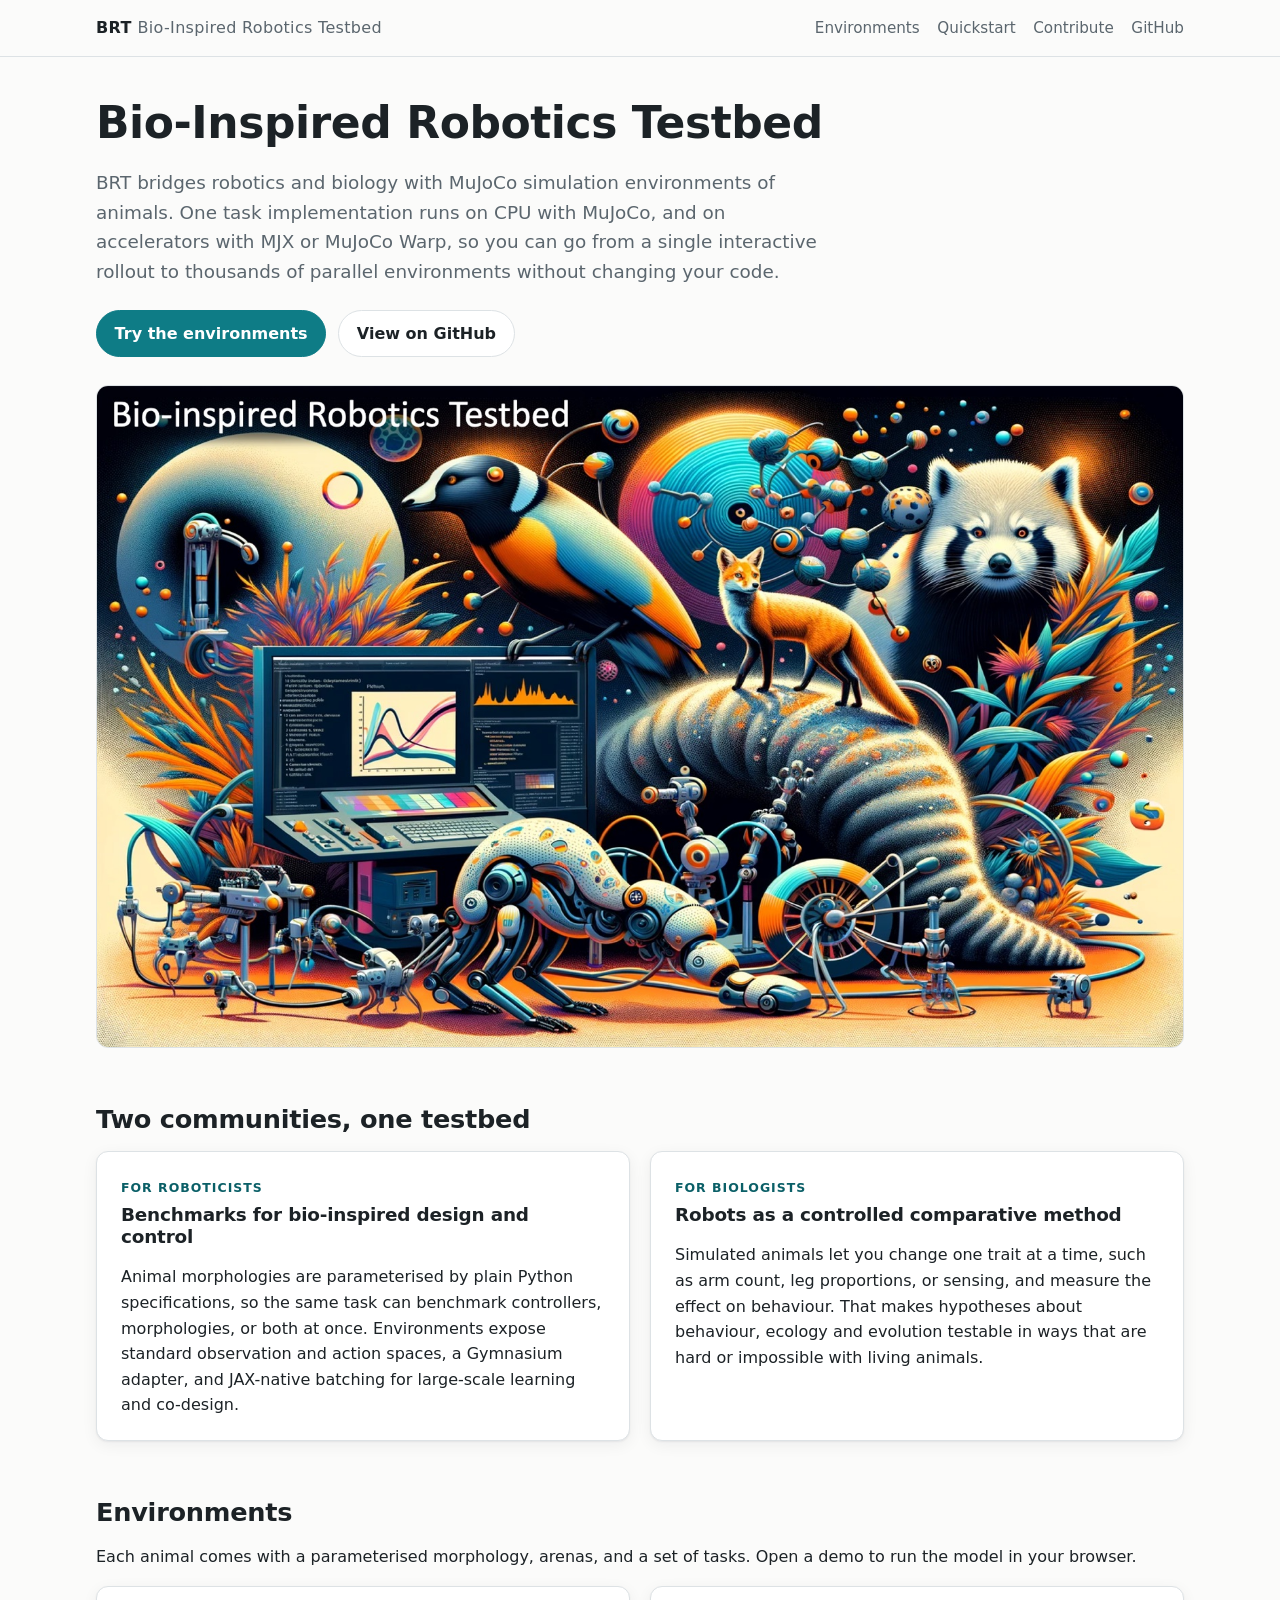
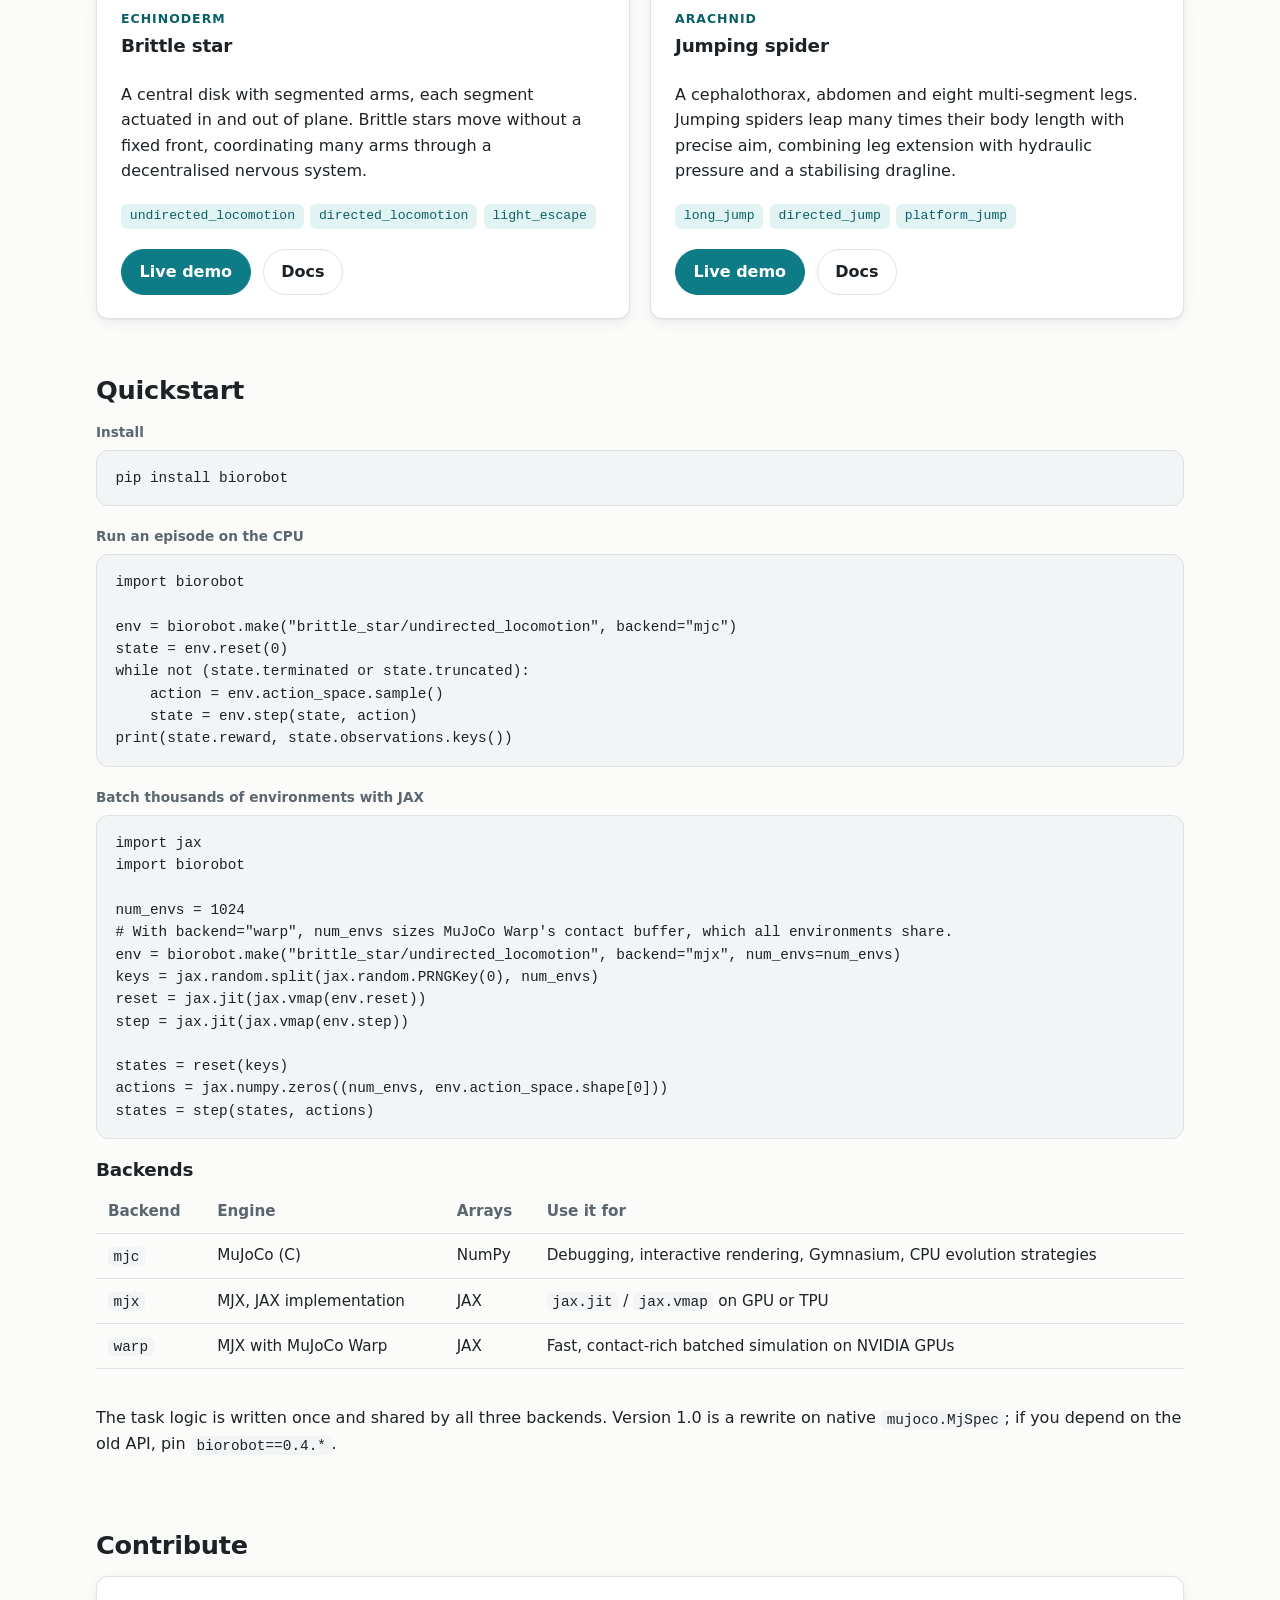
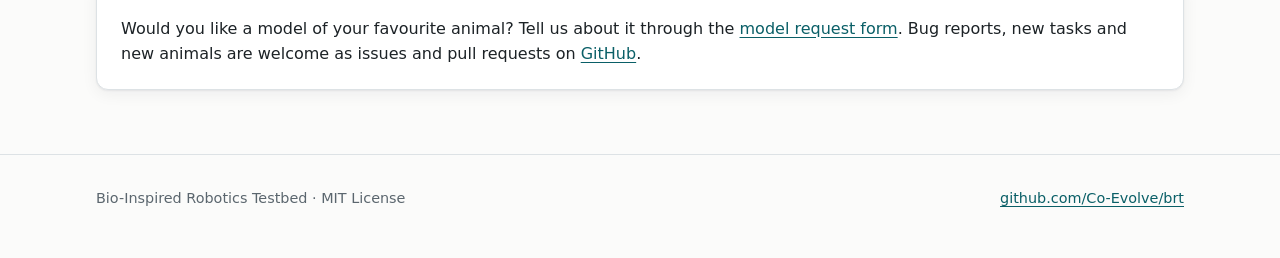
==== docs/index.html @ 244e9402 "Add GitHub Pages site with in-browser MuJoCo (WebAssembly) demos" ====
<!doctype html>
<html lang="en">
  <head>
    <meta charset="utf-8" />
    <meta name="viewport" content="width=device-width, initial-scale=1" />
    <title>Bio-Inspired Robotics Testbed</title>
    <meta
      name="description"
      content="BRT: MuJoCo simulation environments of animals. Benchmarks for bio-inspired robot design and control, and robots as a comparative method for biology."
    />
    <meta property="og:title" content="Bio-Inspired Robotics Testbed (BRT)" />
    <meta property="og:description" content="MuJoCo simulation environments of animals, on CPU and GPU." />
    <meta property="og:image" content="https://co-evolve.github.io/brt/assets/banner.jpg" />
    <meta name="color-scheme" content="light dark" />
    <link rel="stylesheet" href="css/style.css" />
  </head>
  <body>
    <a class="skip-link" href="#main">Skip to content</a>
    <header class="site-header">
      <div class="container">
        <a class="brand" href="./">BRT <span>Bio-Inspired Robotics Testbed</span></a>
        <nav class="site-nav" aria-label="Main">
          <a href="#environments">Environments</a>
          <a href="#quickstart">Quickstart</a>
          <a href="#contribute">Contribute</a>
          <a href="https://github.com/Co-Evolve/brt">GitHub</a>
        </nav>
      </div>
    </header>

    <main id="main">
      <section class="hero container">
        <h1>Bio-Inspired Robotics Testbed</h1>
        <p class="lead">
          BRT bridges robotics and biology with MuJoCo simulation environments of animals. One task implementation
          runs on CPU with MuJoCo, and on accelerators with MJX or MuJoCo Warp, so you can go from a single interactive
          rollout to thousands of parallel environments without changing your code.
        </p>
        <div class="button-row">
          <a class="button primary" href="#environments">Try the environments</a>
          <a class="button" href="https://github.com/Co-Evolve/brt">View on GitHub</a>
        </div>
        <img
          src="assets/banner.jpg"
          width="1600"
          height="974"
          alt="Illustration of animals, robots and a computer showing simulation plots."
          fetchpriority="high"
        />
      </section>

      <section class="container" aria-labelledby="goals">
        <h2 id="goals">Two communities, one testbed</h2>
        <div class="grid">
          <article class="card">
            <span class="eyebrow">For roboticists</span>
            <h3>Benchmarks for bio-inspired design and control</h3>
            <p>
              Animal morphologies are parameterised by plain Python specifications, so the same task can benchmark
              controllers, morphologies, or both at once. Environments expose standard observation and action spaces,
              a Gymnasium adapter, and JAX-native batching for large-scale learning and co-design.
            </p>
          </article>
          <article class="card">
            <span class="eyebrow">For biologists</span>
            <h3>Robots as a controlled comparative method</h3>
            <p>
              Simulated animals let you change one trait at a time, such as arm count, leg proportions, or sensing, and
              measure the effect on behaviour. That makes hypotheses about behaviour, ecology and evolution testable in
              ways that are hard or impossible with living animals.
            </p>
          </article>
        </div>
      </section>

      <section class="container" id="environments" aria-labelledby="environments-title">
        <h2 id="environments-title">Environments</h2>
        <p>Each animal comes with a parameterised morphology, arenas, and a set of tasks. Open a demo to run the model in your browser.</p>
        <div class="grid">
          <article class="card env-card">
            <span class="eyebrow">Echinoderm</span>
            <h3>Brittle star</h3>
            <p>
              A central disk with segmented arms, each segment actuated in and out of plane. Brittle stars move without a
              fixed front, coordinating many arms through a decentralised nervous system.
            </p>
            <ul class="tasks" aria-label="Brittle star tasks">
              <li>undirected_locomotion</li>
              <li>directed_locomotion</li>
              <li>light_escape</li>
            </ul>
            <div class="button-row">
              <a class="button primary" href="brittle-star.html">Live demo</a>
              <a class="button" href="https://github.com/Co-Evolve/brt/tree/main/biorobot/brittle_star">Docs</a>
            </div>
          </article>
          <article class="card env-card">
            <span class="eyebrow">Arachnid</span>
            <h3>Jumping spider</h3>
            <p>
              A cephalothorax, abdomen and eight multi-segment legs. Jumping spiders leap many times their body length
              with precise aim, combining leg extension with hydraulic pressure and a stabilising dragline.
            </p>
            <ul class="tasks" aria-label="Jumping spider tasks">
              <li>long_jump</li>
              <li>directed_jump</li>
              <li>platform_jump</li>
            </ul>
            <div class="button-row">
              <a class="button primary" href="jumping-spider.html">Live demo</a>
              <a class="button" href="https://github.com/Co-Evolve/brt/tree/main/biorobot/jumping_spider">Docs</a>
            </div>
          </article>
        </div>
      </section>

      <section class="container" id="quickstart" aria-labelledby="quickstart-title">
        <h2 id="quickstart-title">Quickstart</h2>
        <p class="code-label">Install</p>
        <pre><code>pip install biorobot</code></pre>

        <p class="code-label">Run an episode on the CPU</p>
        <pre><code>import biorobot

env = biorobot.make("brittle_star/undirected_locomotion", backend="mjc")
state = env.reset(0)
while not (state.terminated or state.truncated):
    action = env.action_space.sample()
    state = env.step(state, action)
print(state.reward, state.observations.keys())</code></pre>

        <p class="code-label">Batch thousands of environments with JAX</p>
        <pre><code>import jax
import biorobot

num_envs = 1024
# With backend="warp", num_envs sizes MuJoCo Warp's contact buffer, which all environments share.
env = biorobot.make("brittle_star/undirected_locomotion", backend="mjx", num_envs=num_envs)
keys = jax.random.split(jax.random.PRNGKey(0), num_envs)
reset = jax.jit(jax.vmap(env.reset))
step = jax.jit(jax.vmap(env.step))

states = reset(keys)
actions = jax.numpy.zeros((num_envs, env.action_space.shape[0]))
states = step(states, actions)</code></pre>

        <h3>Backends</h3>
        <div class="table-wrap">
          <table>
            <thead>
              <tr>
                <th scope="col">Backend</th>
                <th scope="col">Engine</th>
                <th scope="col">Arrays</th>
                <th scope="col">Use it for</th>
              </tr>
            </thead>
            <tbody>
              <tr>
                <td><code>mjc</code></td>
                <td>MuJoCo (C)</td>
                <td>NumPy</td>
                <td>Debugging, interactive rendering, Gymnasium, CPU evolution strategies</td>
              </tr>
              <tr>
                <td><code>mjx</code></td>
                <td>MJX, JAX implementation</td>
                <td>JAX</td>
                <td><code>jax.jit</code> / <code>jax.vmap</code> on GPU or TPU</td>
              </tr>
              <tr>
                <td><code>warp</code></td>
                <td>MJX with MuJoCo Warp</td>
                <td>JAX</td>
                <td>Fast, contact-rich batched simulation on NVIDIA GPUs</td>
              </tr>
            </tbody>
          </table>
        </div>
        <p>
          The task logic is written once and shared by all three backends. Version 1.0 is a rewrite on native
          <code>mujoco.MjSpec</code>; if you depend on the old API, pin <code>biorobot==0.4.*</code>.
        </p>
      </section>

      <section class="container" id="contribute" aria-labelledby="contribute-title">
        <h2 id="contribute-title">Contribute</h2>
        <div class="card">
          <p>
            Would you like a model of your favourite animal? Tell us about it through the
            <a href="https://forms.gle/h1xgnZA39h2qhX8k9">model request form</a>. Bug reports, new tasks and new animals
            are welcome as issues and pull requests on <a href="https://github.com/Co-Evolve/brt">GitHub</a>.
          </p>
        </div>
      </section>
    </main>

    <footer class="site-footer">
      <div class="container">
        <span>Bio-Inspired Robotics Testbed &middot; MIT License</span>
        <a href="https://github.com/Co-Evolve/brt">github.com/Co-Evolve/brt</a>
      </div>
    </footer>
  </body>
</html>
---- docs/css/style.css ----
/* BRT site styles: system fonts, one accent colour, light/dark via prefers-color-scheme. */
:root {
  --bg: #fbfbfa;
  --surface: #ffffff;
  --surface-2: #f2f4f5;
  --text: #1c2226;
  --muted: #5b666e;
  --border: #dde2e5;
  --accent: #0e7c86;
  --accent-strong: #0a5f67;
  --accent-soft: #e2f3f4;
  --code-bg: #f2f4f5;
  --viewer-bg: #e6ecf0;
  --error: #a3261b;
  --radius: 12px;
  --shadow: 0 1px 2px rgb(16 24 32 / 6%), 0 4px 16px rgb(16 24 32 / 6%);
  --max: 68rem;
  color-scheme: light;
}

@media (prefers-color-scheme: dark) {
  :root {
    --bg: #111518;
    --surface: #171c20;
    --surface-2: #1e252a;
    --text: #e6eaec;
    --muted: #9aa6ad;
    --border: #2b343a;
    --accent: #4cc3cc;
    --accent-strong: #7fd8de;
    --accent-soft: #15343a;
    --code-bg: #1b2227;
    --viewer-bg: #1a2126;
    --error: #ff8a7a;
    --shadow: 0 1px 2px rgb(0 0 0 / 30%), 0 4px 16px rgb(0 0 0 / 25%);
    color-scheme: dark;
  }
}

*,
*::before,
*::after {
  box-sizing: border-box;
}

html {
  scroll-behavior: smooth;
}

@media (prefers-reduced-motion: reduce) {
  html {
    scroll-behavior: auto;
  }
}

body {
  margin: 0;
  background: var(--bg);
  color: var(--text);
  font: 400 1rem/1.6 system-ui, -apple-system, "Segoe UI", Roboto, "Helvetica Neue", Arial, sans-serif;
  -webkit-font-smoothing: antialiased;
}

img {
  max-width: 100%;
  height: auto;
  display: block;
}

a {
  color: var(--accent-strong);
  text-underline-offset: 0.18em;
}

a:hover {
  color: var(--accent);
}

:focus-visible {
  outline: 3px solid var(--accent);
  outline-offset: 2px;
  border-radius: 4px;
}

.skip-link {
  position: absolute;
  left: 1rem;
  top: -3rem;
  padding: 0.5rem 0.75rem;
  background: var(--surface);
  border: 1px solid var(--border);
  border-radius: 8px;
  z-index: 10;
}

.skip-link:focus {
  top: 1rem;
}

.container {
  width: min(100% - 2rem, var(--max));
  margin-inline: auto;
}

/* ------------------------------------------------------------------ header */

.site-header {
  position: sticky;
  top: 0;
  z-index: 5;
  background: color-mix(in srgb, var(--bg) 88%, transparent);
  backdrop-filter: saturate(1.4) blur(10px);
  border-bottom: 1px solid var(--border);
}

.site-header .container {
  display: flex;
  align-items: center;
  justify-content: space-between;
  gap: 1rem;
  min-height: 3.5rem;
}

.brand {
  font-weight: 700;
  letter-spacing: 0.02em;
  color: var(--text);
  text-decoration: none;
}

.brand span {
  color: var(--muted);
  font-weight: 500;
}

.site-nav {
  display: flex;
  flex-wrap: wrap;
  gap: 0.25rem 1.1rem;
  font-size: 0.95rem;
}

.site-nav a {
  color: var(--muted);
  text-decoration: none;
}

.site-nav a:hover,
.site-nav a[aria-current="page"] {
  color: var(--text);
}

@media (max-width: 40rem) {
  .brand span {
    display: none;
  }
}

/* ------------------------------------------------------------------ sections */

main {
  padding-bottom: 4rem;
}

section {
  padding-top: 3.5rem;
}

h1,
h2,
h3 {
  line-height: 1.2;
  letter-spacing: -0.01em;
}

h1 {
  font-size: clamp(1.9rem, 4vw, 2.75rem);
  margin: 0 0 0.75rem;
}

h2 {
  font-size: 1.6rem;
  margin: 0 0 1rem;
}

h3 {
  font-size: 1.15rem;
  margin: 0 0 0.5rem;
}

.lead {
  font-size: 1.15rem;
  color: var(--muted);
  max-width: 46rem;
}

.hero {
  padding-top: 2.5rem;
}

.hero img {
  border-radius: var(--radius);
  border: 1px solid var(--border);
  margin-top: 1.75rem;
  background: var(--surface-2);
}

.button-row {
  display: flex;
  flex-wrap: wrap;
  gap: 0.75rem;
  margin-top: 1.5rem;
}

.button {
  display: inline-flex;
  align-items: center;
  gap: 0.4rem;
  padding: 0.6rem 1.1rem;
  border-radius: 999px;
  border: 1px solid var(--border);
  background: var(--surface);
  color: var(--text);
  font-weight: 600;
  text-decoration: none;
}

.button:hover {
  border-color: var(--accent);
  color: var(--text);
}

.button.primary {
  background: var(--accent);
  border-color: var(--accent);
  color: #fff;
}

@media (prefers-color-scheme: dark) {
  .button.primary {
    color: #0b1416;
  }
}

.button.primary:hover {
  background: var(--accent-strong);
  border-color: var(--accent-strong);
}

.grid {
  display: grid;
  gap: 1.25rem;
  grid-template-columns: repeat(auto-fit, minmax(min(100%, 19rem), 1fr));
}

.card {
  background: var(--surface);
  border: 1px solid var(--border);
  border-radius: var(--radius);
  padding: 1.4rem 1.5rem;
  box-shadow: var(--shadow);
}

.card p:last-child,
.card ul:last-child {
  margin-bottom: 0;
}

.card .eyebrow {
  display: inline-block;
  font-size: 0.78rem;
  font-weight: 700;
  letter-spacing: 0.08em;
  text-transform: uppercase;
  color: var(--accent-strong);
  margin-bottom: 0.4rem;
}

.env-card {
  display: flex;
  flex-direction: column;
}

.env-card .tasks {
  display: flex;
  flex-wrap: wrap;
  gap: 0.4rem;
  padding: 0;
  margin: 0.25rem 0 1.25rem;
  list-style: none;
}

.env-card .tasks li {
  font: 500 0.82rem/1.4 ui-monospace, SFMono-Regular, Menlo, Consolas, monospace;
  background: var(--accent-soft);
  color: var(--accent-strong);
  padding: 0.2rem 0.55rem;
  border-radius: 6px;
}

.env-card .button-row {
  margin-top: auto;
}

/* ------------------------------------------------------------------ code */

code,
pre {
  font-family: ui-monospace, SFMono-Regular, Menlo, Consolas, "Liberation Mono", monospace;
  font-size: 0.9rem;
}

:not(pre) > code {
  overflow-wrap: anywhere;
  background: var(--code-bg);
  padding: 0.1rem 0.35rem;
  border-radius: 5px;
}

pre {
  background: var(--code-bg);
  border: 1px solid var(--border);
  border-radius: var(--radius);
  padding: 1rem 1.15rem;
  overflow-x: auto;
  line-height: 1.55;
  margin: 0 0 1.25rem;
}

.code-label {
  font-size: 0.85rem;
  font-weight: 600;
  color: var(--muted);
  margin: 0 0 0.4rem;
}

table {
  width: 100%;
  border-collapse: collapse;
  margin-bottom: 1.25rem;
  font-size: 0.95rem;
}

.table-wrap {
  overflow-x: auto;
}

.table-wrap table {
  min-width: 34rem;
}

th,
td {
  text-align: left;
  padding: 0.6rem 0.75rem;
  border-bottom: 1px solid var(--border);
  vertical-align: top;
}

th {
  color: var(--muted);
  font-weight: 600;
}

/* ------------------------------------------------------------------ viewer */

.viewer {
  border: 1px solid var(--border);
  border-radius: var(--radius);
  overflow: hidden;
  background: var(--viewer-bg);
  box-shadow: var(--shadow);
}

.viewer-stage {
  position: relative;
  aspect-ratio: 16 / 9;
  min-height: 16rem;
  max-height: 62vh;
  width: 100%;
}

.viewer-stage canvas {
  display: block;
  width: 100%;
  height: 100%;
  touch-action: none;
  cursor: grab;
}

.viewer-stage canvas:active {
  cursor: grabbing;
}

.viewer-status {
  position: absolute;
  inset: 0;
  display: grid;
  place-items: center;
  padding: 1.5rem;
  text-align: center;
  color: var(--muted);
}

.viewer-status[hidden] {
  display: none;
}

.viewer-status.is-error {
  color: var(--error);
}

.viewer-toolbar {
  display: flex;
  flex-wrap: wrap;
  align-items: center;
  gap: 0.5rem;
  padding: 0.6rem 0.75rem;
  border-top: 1px solid var(--border);
  background: var(--surface);
}

.viewer-toolbar button {
  font: inherit;
  font-size: 0.9rem;
  font-weight: 600;
  padding: 0.35rem 0.9rem;
  border-radius: 999px;
  border: 1px solid var(--border);
  background: var(--surface-2);
  color: var(--text);
  cursor: pointer;
}

.viewer-toolbar button:hover:not(:disabled) {
  border-color: var(--accent);
}

.viewer-toolbar button:disabled {
  opacity: 0.5;
  cursor: default;
}

.viewer-readout {
  margin-left: auto;
  font: 500 0.85rem/1 ui-monospace, SFMono-Regular, Menlo, Consolas, monospace;
  color: var(--muted);
  font-variant-numeric: tabular-nums;
}

.viewer-hint {
  font-size: 0.88rem;
  color: var(--muted);
  margin-top: 0.6rem;
}

/* ------------------------------------------------------------------ footer */

.site-footer {
  border-top: 1px solid var(--border);
  padding: 2rem 0 3rem;
  color: var(--muted);
  font-size: 0.9rem;
}

.site-footer .container {
  display: flex;
  flex-wrap: wrap;
  justify-content: space-between;
  gap: 1rem;
}
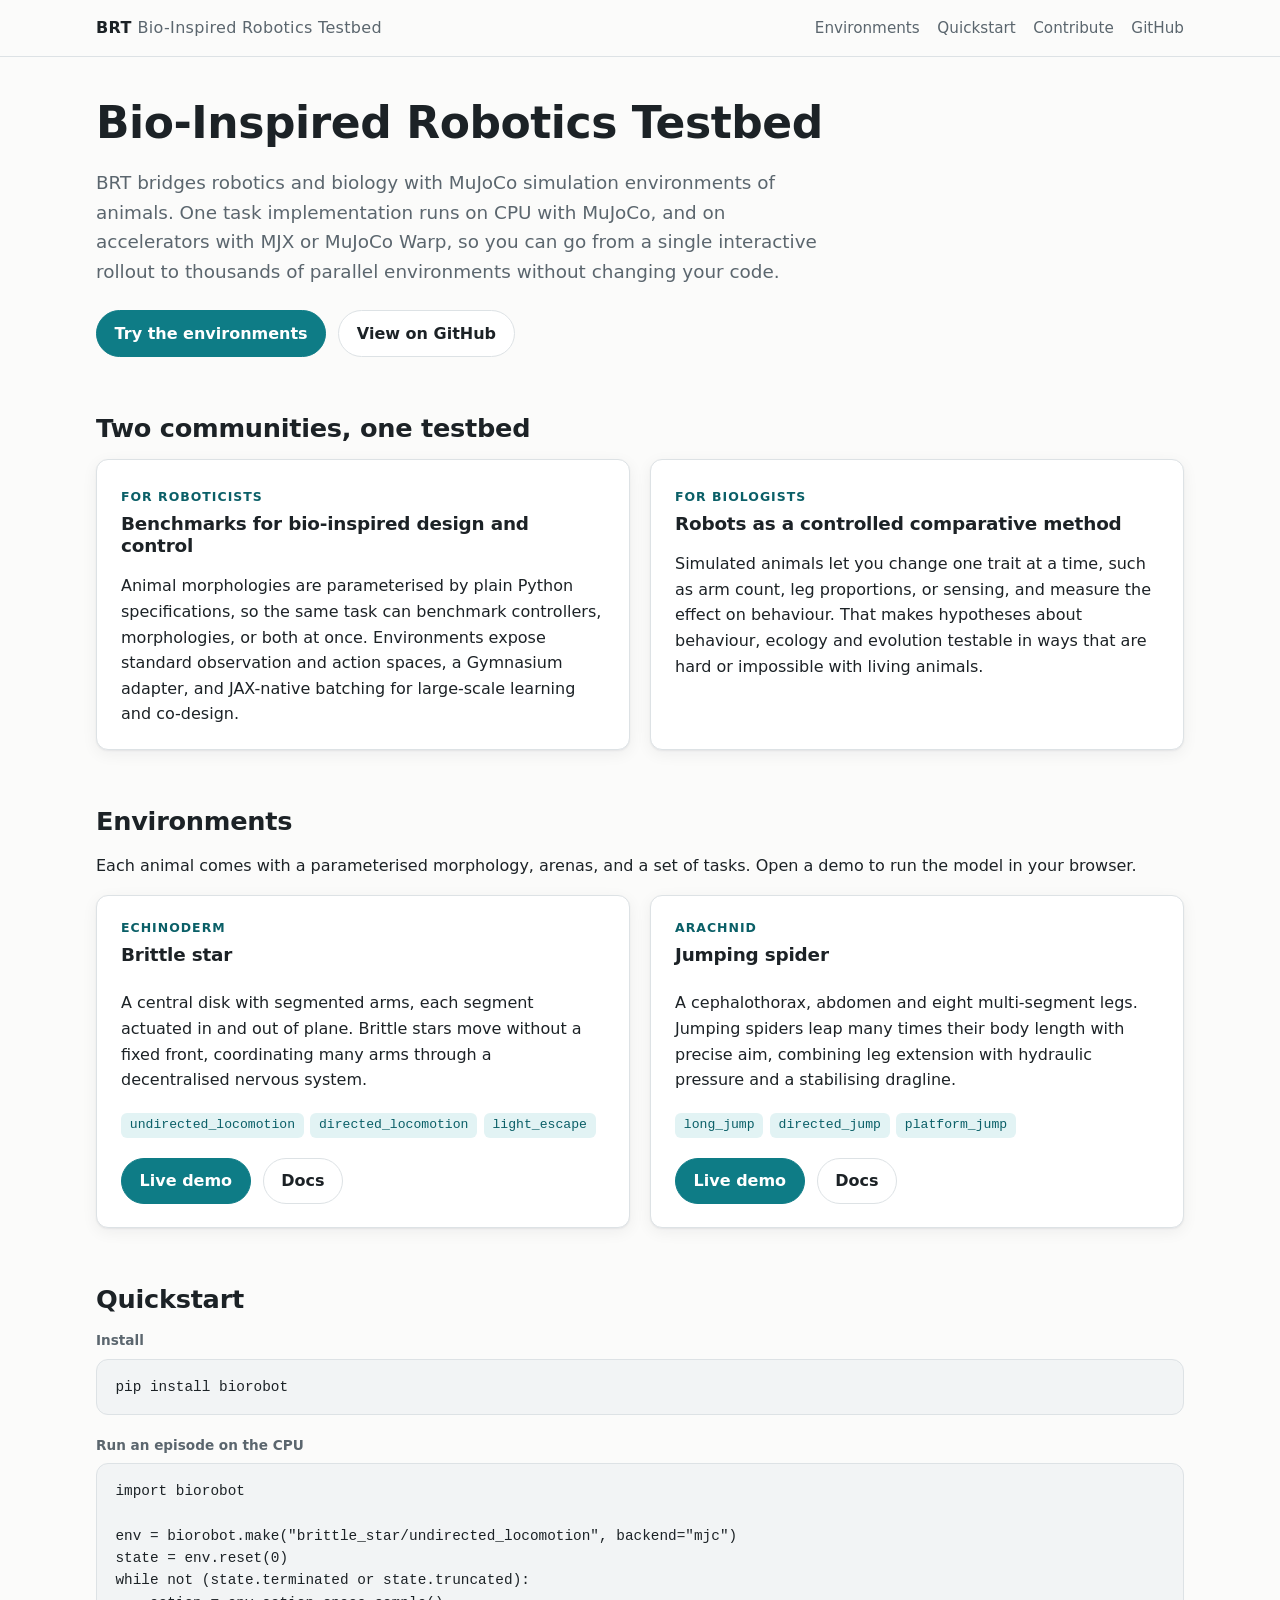
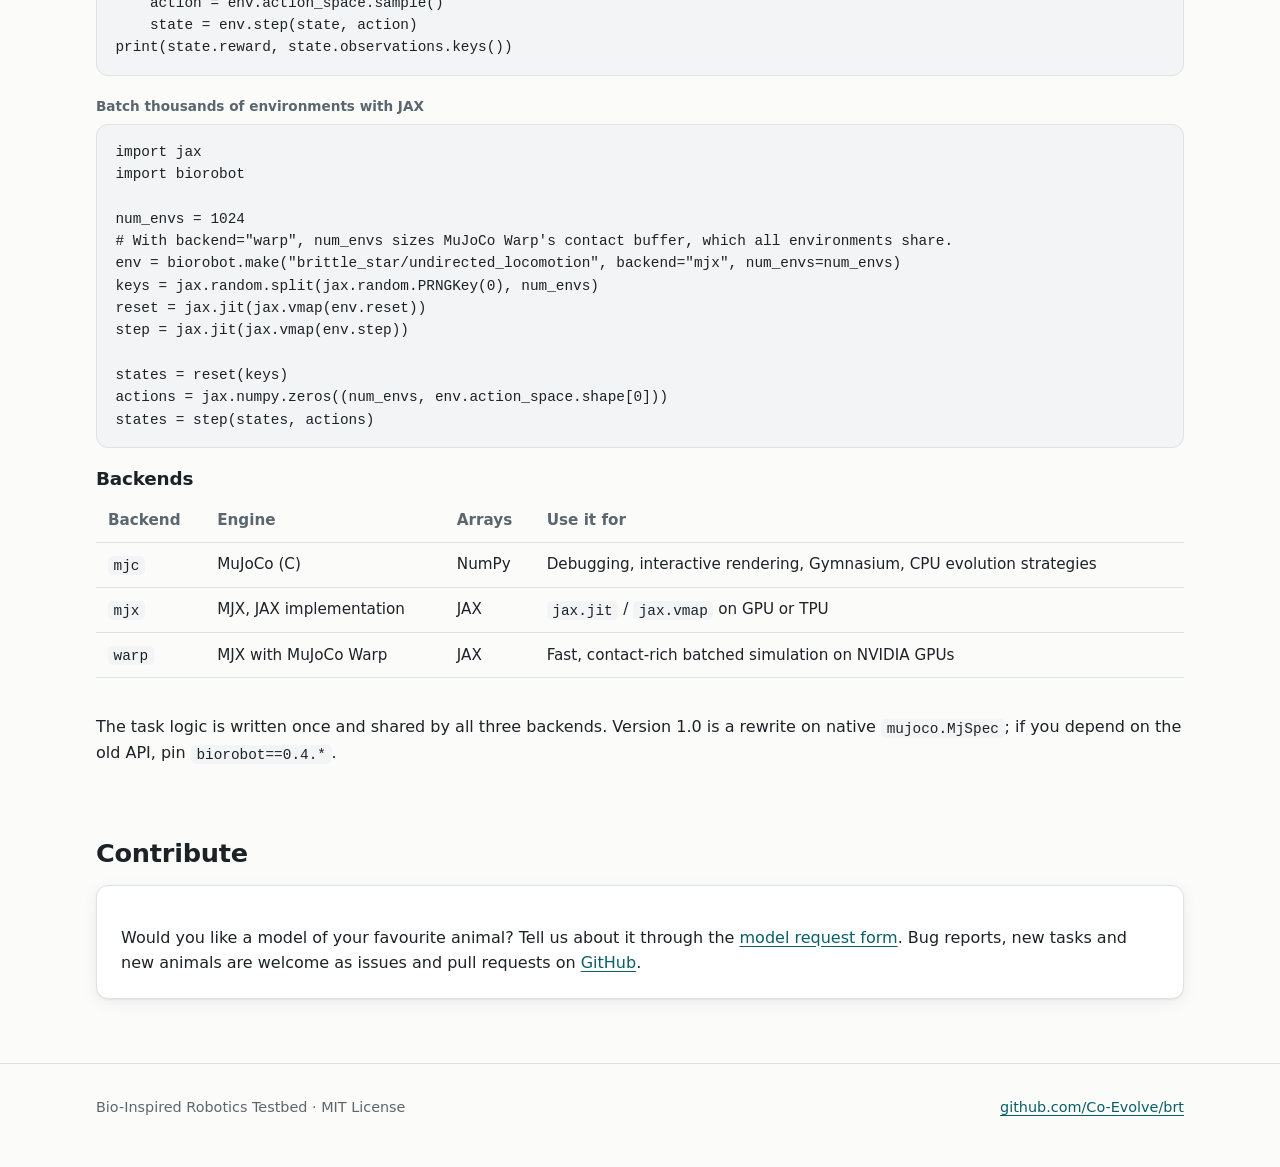
==== commit 53a10eac: "Remove the banner image from the README, the site and the repository" ====
--- a/docs/index.html
+++ b/docs/index.html
@@ -10,7 +10,6 @@
     />
     <meta property="og:title" content="Bio-Inspired Robotics Testbed (BRT)" />
     <meta property="og:description" content="MuJoCo simulation environments of animals, on CPU and GPU." />
-    <meta property="og:image" content="https://co-evolve.github.io/brt/assets/banner.jpg" />
     <meta name="color-scheme" content="light dark" />
     <link rel="stylesheet" href="css/style.css" />
   </head>
@@ -40,13 +39,6 @@
           <a class="button primary" href="#environments">Try the environments</a>
           <a class="button" href="https://github.com/Co-Evolve/brt">View on GitHub</a>
         </div>
-        <img
-          src="assets/banner.jpg"
-          width="1600"
-          height="974"
-          alt="Illustration of animals, robots and a computer showing simulation plots."
-          fetchpriority="high"
-        />
       </section>
 
       <section class="container" aria-labelledby="goals">
--- a/docs/css/style.css
+++ b/docs/css/style.css
@@ -198,13 +198,6 @@
   padding-top: 2.5rem;
 }
 
-.hero img {
-  border-radius: var(--radius);
-  border: 1px solid var(--border);
-  margin-top: 1.75rem;
-  background: var(--surface-2);
-}
-
 .button-row {
   display: flex;
   flex-wrap: wrap;
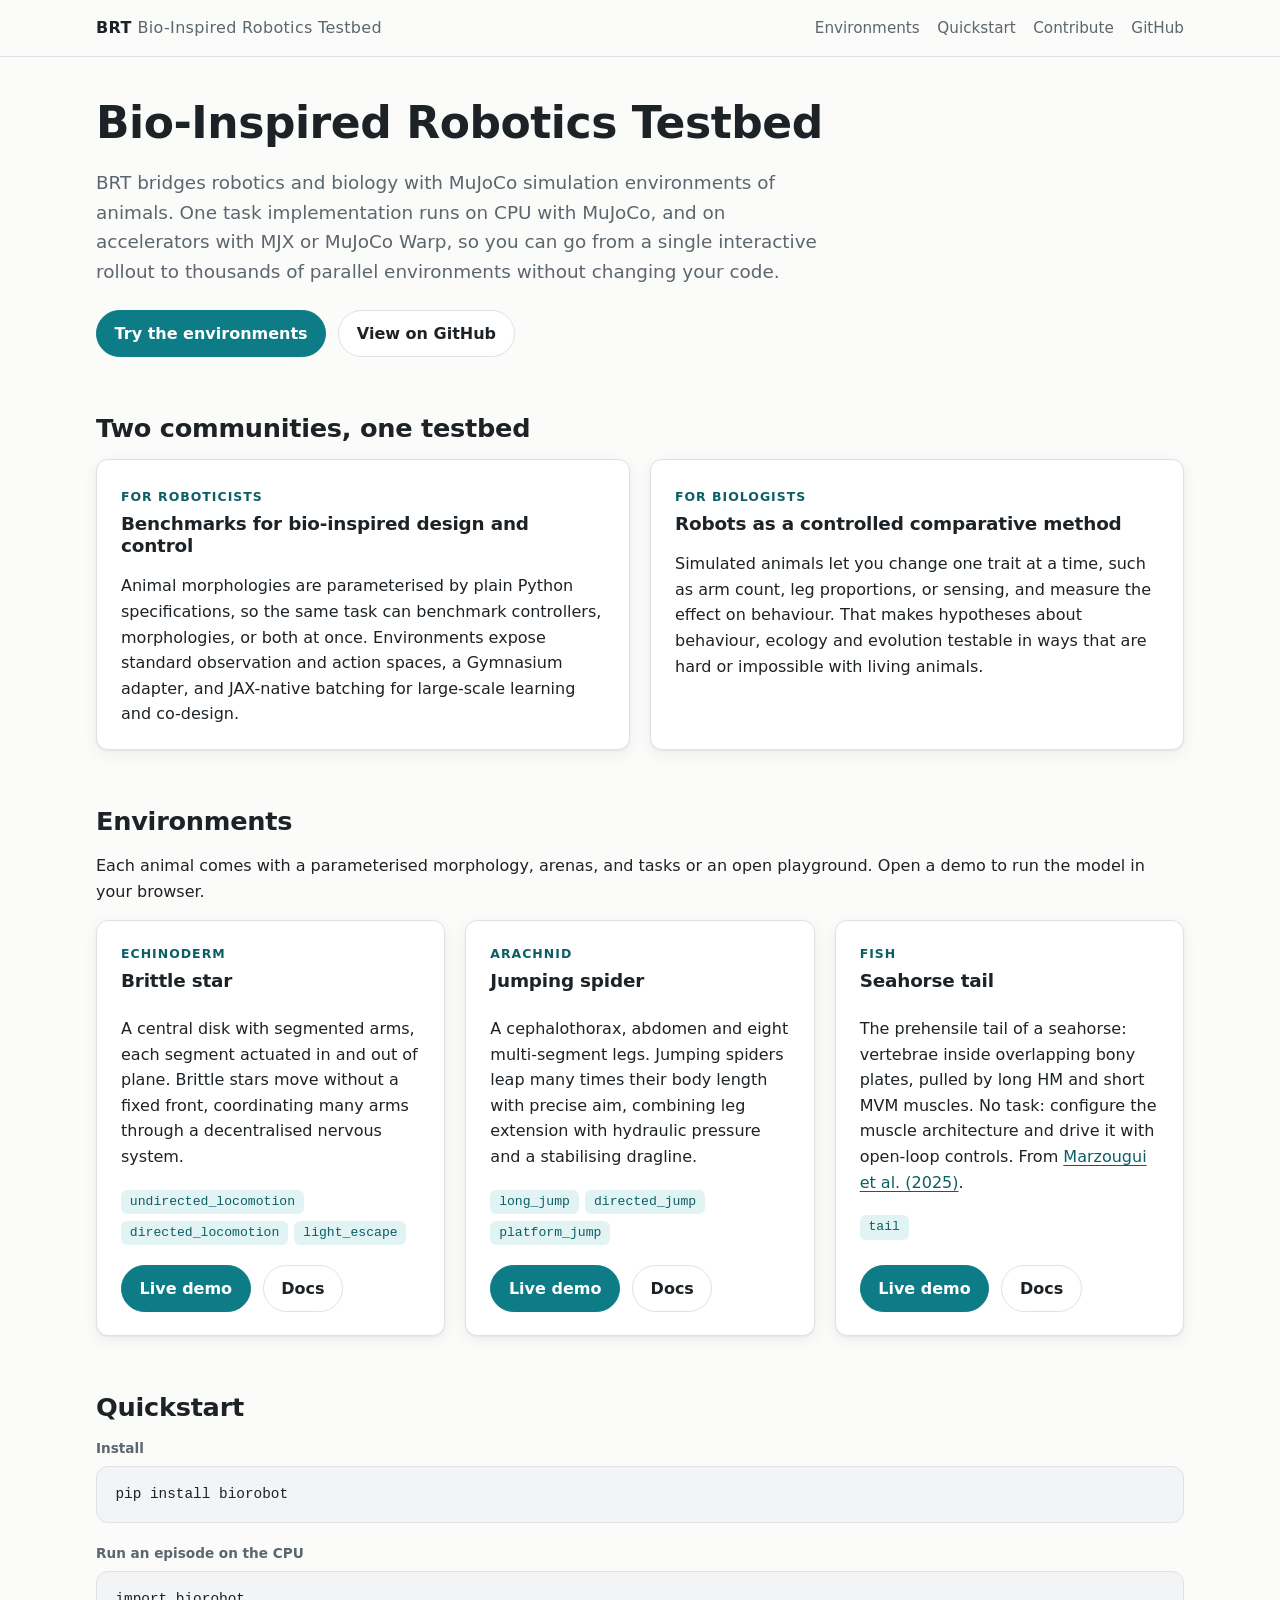
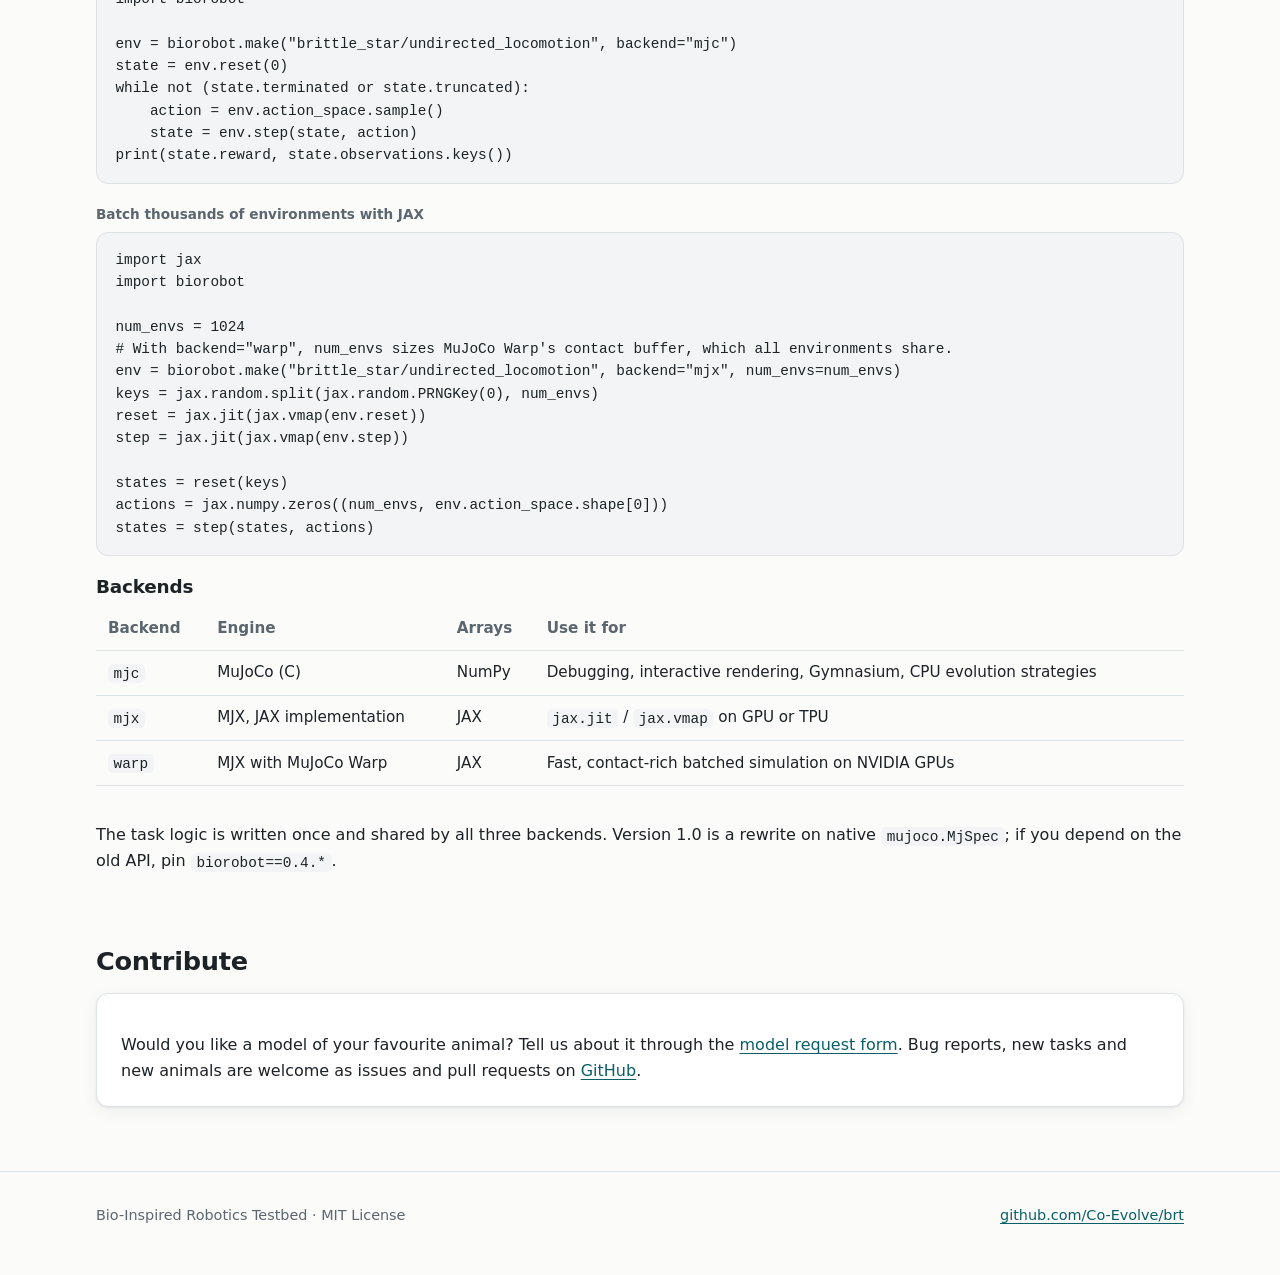
==== commit 76cdaa63: "Add the seahorse tail as a task-free muscle-architecture playground Port of the seahorse tail model " ====
--- a/docs/index.html
+++ b/docs/index.html
@@ -67,7 +67,7 @@
 
       <section class="container" id="environments" aria-labelledby="environments-title">
         <h2 id="environments-title">Environments</h2>
-        <p>Each animal comes with a parameterised morphology, arenas, and a set of tasks. Open a demo to run the model in your browser.</p>
+        <p>Each animal comes with a parameterised morphology, arenas, and tasks or an open playground. Open a demo to run the model in your browser.</p>
         <div class="grid">
           <article class="card env-card">
             <span class="eyebrow">Echinoderm</span>
@@ -103,6 +103,22 @@
               <a class="button" href="https://github.com/Co-Evolve/brt/tree/main/biorobot/jumping_spider">Docs</a>
             </div>
           </article>
+          <article class="card env-card">
+            <span class="eyebrow">Fish</span>
+            <h3>Seahorse tail</h3>
+            <p>
+              The prehensile tail of a seahorse: vertebrae inside overlapping bony plates, pulled by long HM and short
+              MVM muscles. No task: configure the muscle architecture and drive it with open-loop controls. From
+              <a href="https://doi.org/10.1098/rsif.2024.0876">Marzougui et al. (2025)</a>.
+            </p>
+            <ul class="tasks" aria-label="Seahorse environments">
+              <li>tail</li>
+            </ul>
+            <div class="button-row">
+              <a class="button primary" href="seahorse.html">Live demo</a>
+              <a class="button" href="https://github.com/Co-Evolve/brt/tree/main/biorobot/seahorse">Docs</a>
+            </div>
+          </article>
         </div>
       </section>
 
--- a/docs/css/style.css
+++ b/docs/css/style.css
@@ -447,6 +447,53 @@
   margin-top: 0.6rem;
 }
 
+/* Open-loop control panel under a viewer (seahorse demo). */
+.muscle-controls {
+  display: grid;
+  grid-template-columns: repeat(auto-fit, minmax(14rem, 1fr));
+  gap: 0.75rem 1.5rem;
+  align-items: center;
+  margin-top: 0.75rem;
+  padding: 0.9rem 1rem;
+  border: 1px solid var(--border);
+  border-radius: var(--radius);
+  background: var(--surface);
+}
+
+.muscle-control {
+  display: grid;
+  grid-template-columns: 1fr auto;
+  gap: 0.15rem 0.75rem;
+  font-size: 0.92rem;
+}
+
+.muscle-control input {
+  grid-column: 1 / -1;
+  width: 100%;
+  accent-color: var(--accent);
+}
+
+.muscle-control output {
+  grid-row: 1;
+  grid-column: 2;
+  color: var(--muted);
+  font: 500 0.85rem/1.6 ui-monospace, SFMono-Regular, Menlo, Consolas, monospace;
+  font-variant-numeric: tabular-nums;
+}
+
+.muscle-toggle {
+  display: flex;
+  align-items: center;
+  gap: 0.5rem;
+  font-size: 0.92rem;
+}
+
+.muscle-toggle input {
+  accent-color: var(--accent);
+  width: 1.05rem;
+  height: 1.05rem;
+}
+
 /* ------------------------------------------------------------------ footer */
 
 .site-footer {
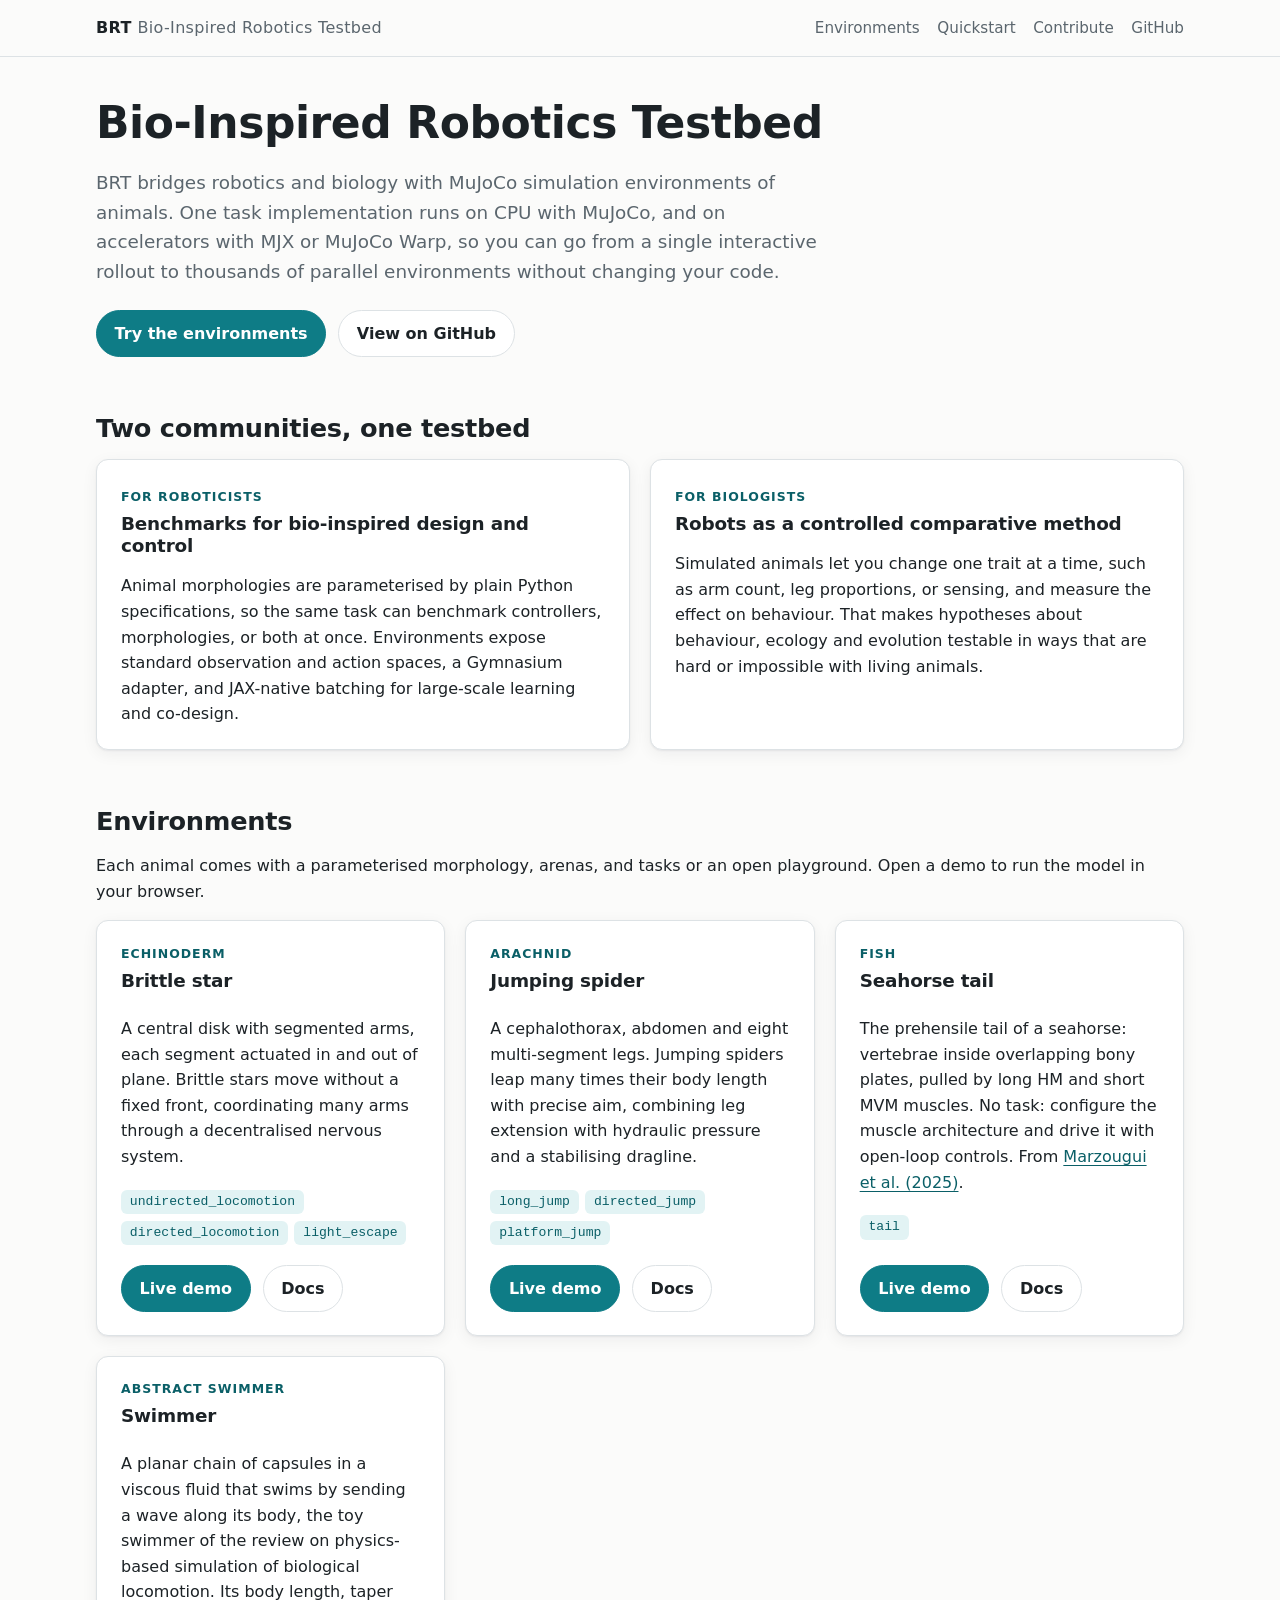
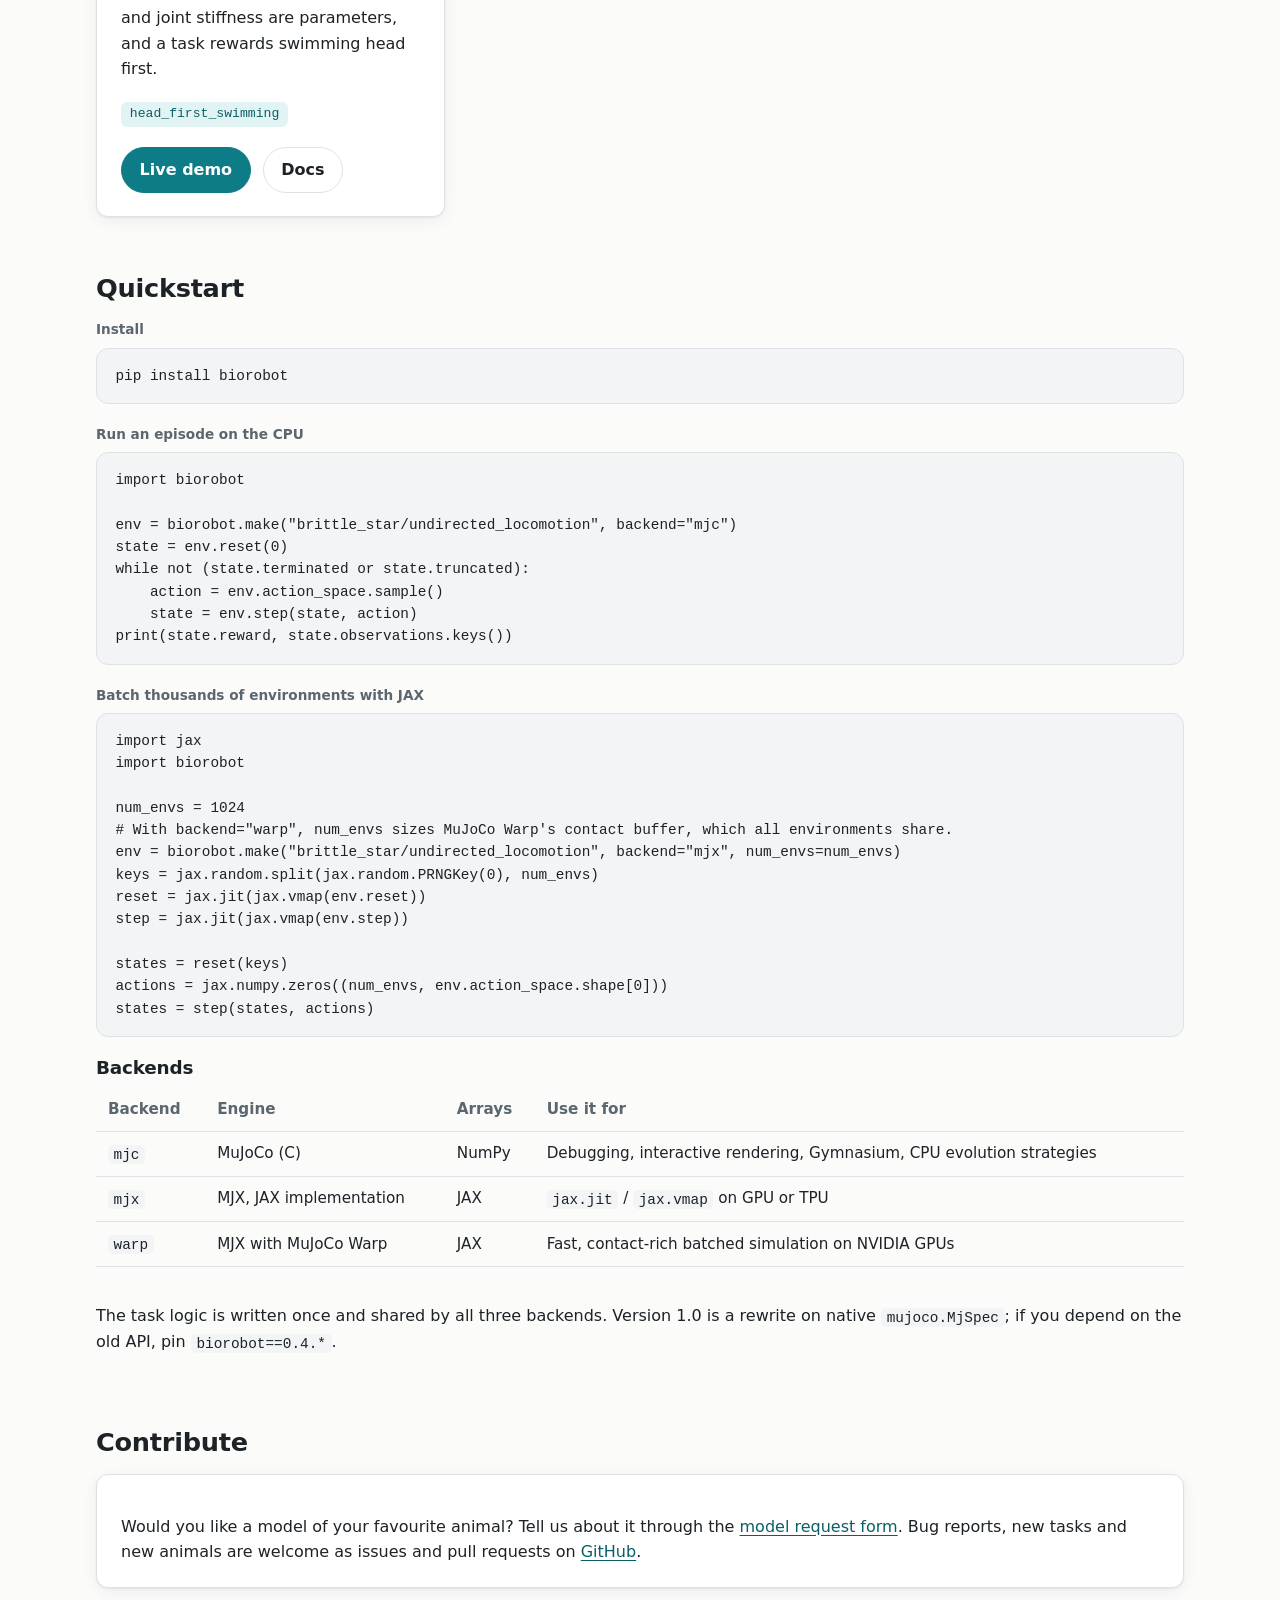
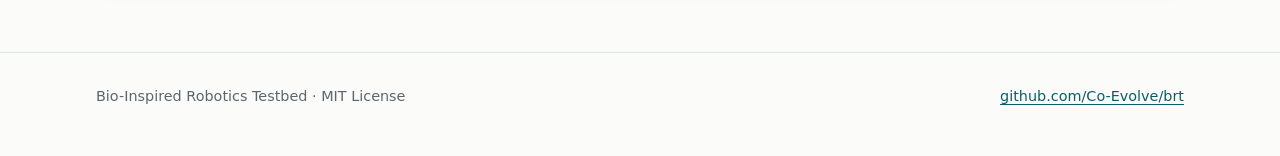
==== commit da771c0c: "Site: add a live demo of the swimmer swimmer.html runs the exported swimmer/head_first_swimming mode" ====
--- a/docs/index.html
+++ b/docs/index.html
@@ -4,6 +4,7 @@
     <meta charset="utf-8" />
     <meta name="viewport" content="width=device-width, initial-scale=1" />
     <title>Bio-Inspired Robotics Testbed</title>
+    <link rel="icon" href="favicon.svg" type="image/svg+xml" />
     <meta
       name="description"
       content="BRT: MuJoCo simulation environments of animals. Benchmarks for bio-inspired robot design and control, and robots as a comparative method for biology."
@@ -119,6 +120,22 @@
               <a class="button" href="https://github.com/Co-Evolve/brt/tree/main/biorobot/seahorse">Docs</a>
             </div>
           </article>
+          <article class="card env-card">
+            <span class="eyebrow">Abstract swimmer</span>
+            <h3>Swimmer</h3>
+            <p>
+              A planar chain of capsules in a viscous fluid that swims by sending a wave along its body, the toy swimmer
+              of the review on physics-based simulation of biological locomotion. Its body length, taper and joint
+              stiffness are parameters, and a task rewards swimming head first.
+            </p>
+            <ul class="tasks" aria-label="Swimmer tasks">
+              <li>head_first_swimming</li>
+            </ul>
+            <div class="button-row">
+              <a class="button primary" href="swimmer.html">Live demo</a>
+              <a class="button" href="https://github.com/Co-Evolve/brt/tree/main/biorobot/swimmer">Docs</a>
+            </div>
+          </article>
         </div>
       </section>
 
--- a/docs/css/style.css
+++ b/docs/css/style.css
@@ -447,7 +447,7 @@
   margin-top: 0.6rem;
 }
 
-/* Open-loop control panel under a viewer (seahorse demo). */
+/* Open-loop control panel under a viewer (seahorse and swimmer demos). */
 .muscle-controls {
   display: grid;
   grid-template-columns: repeat(auto-fit, minmax(14rem, 1fr));
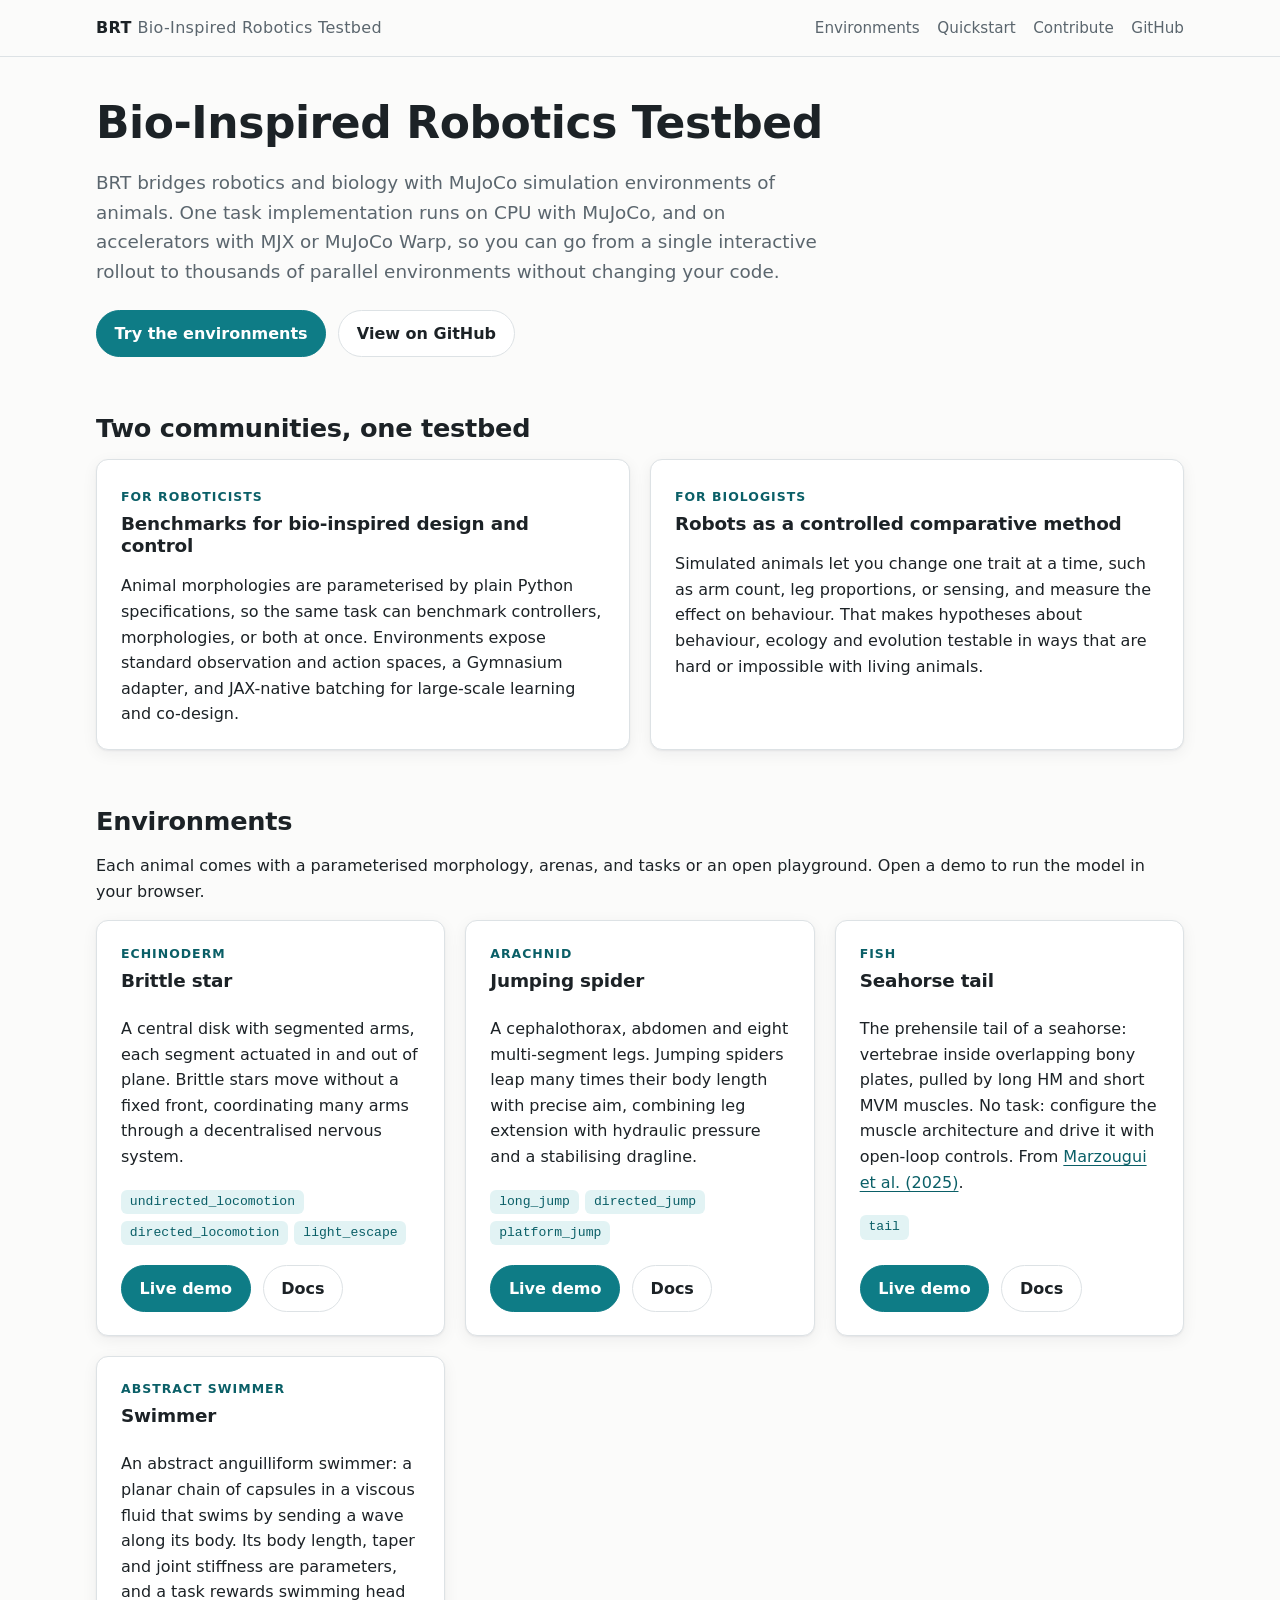
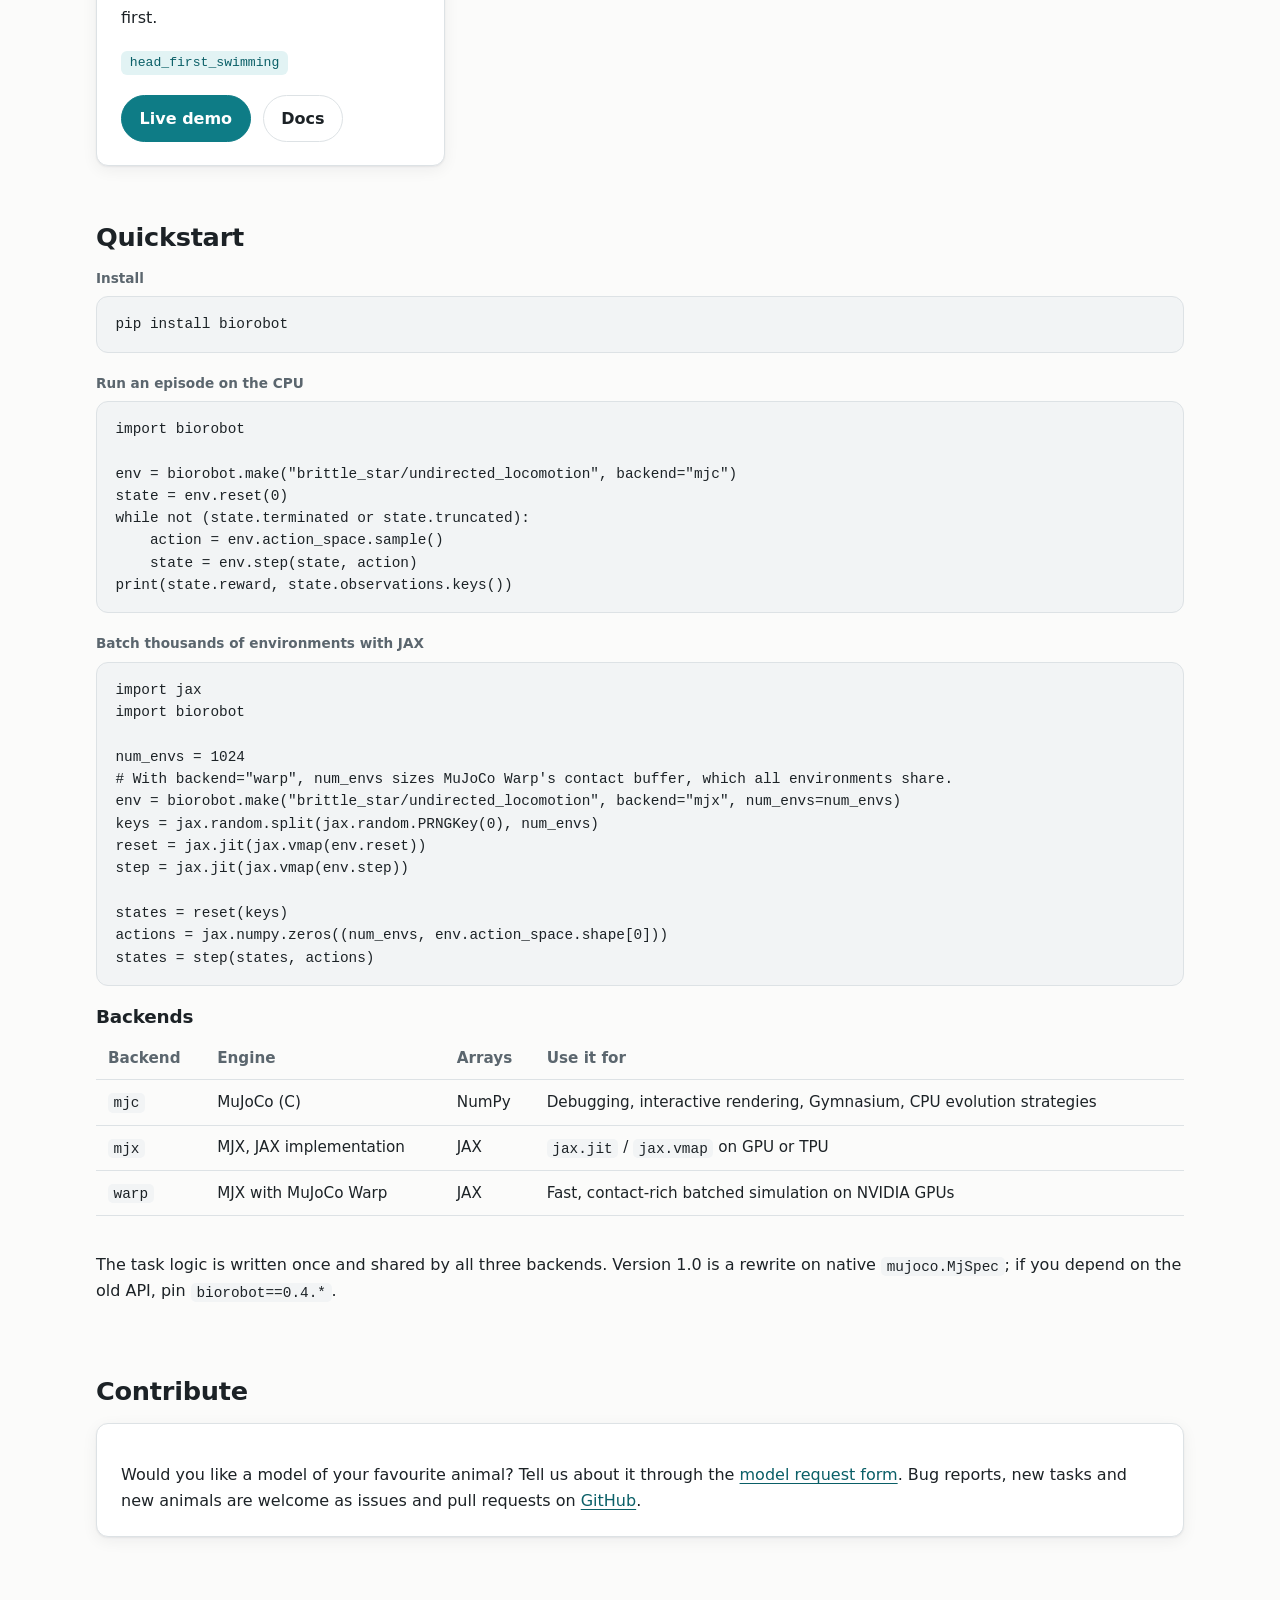
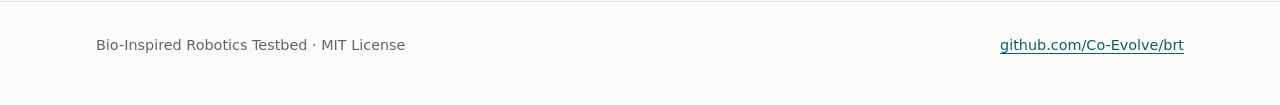
==== commit 6211a5cb: "Site: describe the swimmer without references to the review" ====
--- a/docs/index.html
+++ b/docs/index.html
@@ -124,9 +124,9 @@
             <span class="eyebrow">Abstract swimmer</span>
             <h3>Swimmer</h3>
             <p>
-              A planar chain of capsules in a viscous fluid that swims by sending a wave along its body, the toy swimmer
-              of the review on physics-based simulation of biological locomotion. Its body length, taper and joint
-              stiffness are parameters, and a task rewards swimming head first.
+              An abstract anguilliform swimmer: a planar chain of capsules in a viscous fluid that swims by sending a
+              wave along its body. Its body length, taper and joint stiffness are parameters, and a task rewards
+              swimming head first.
             </p>
             <ul class="tasks" aria-label="Swimmer tasks">
               <li>head_first_swimming</li>
